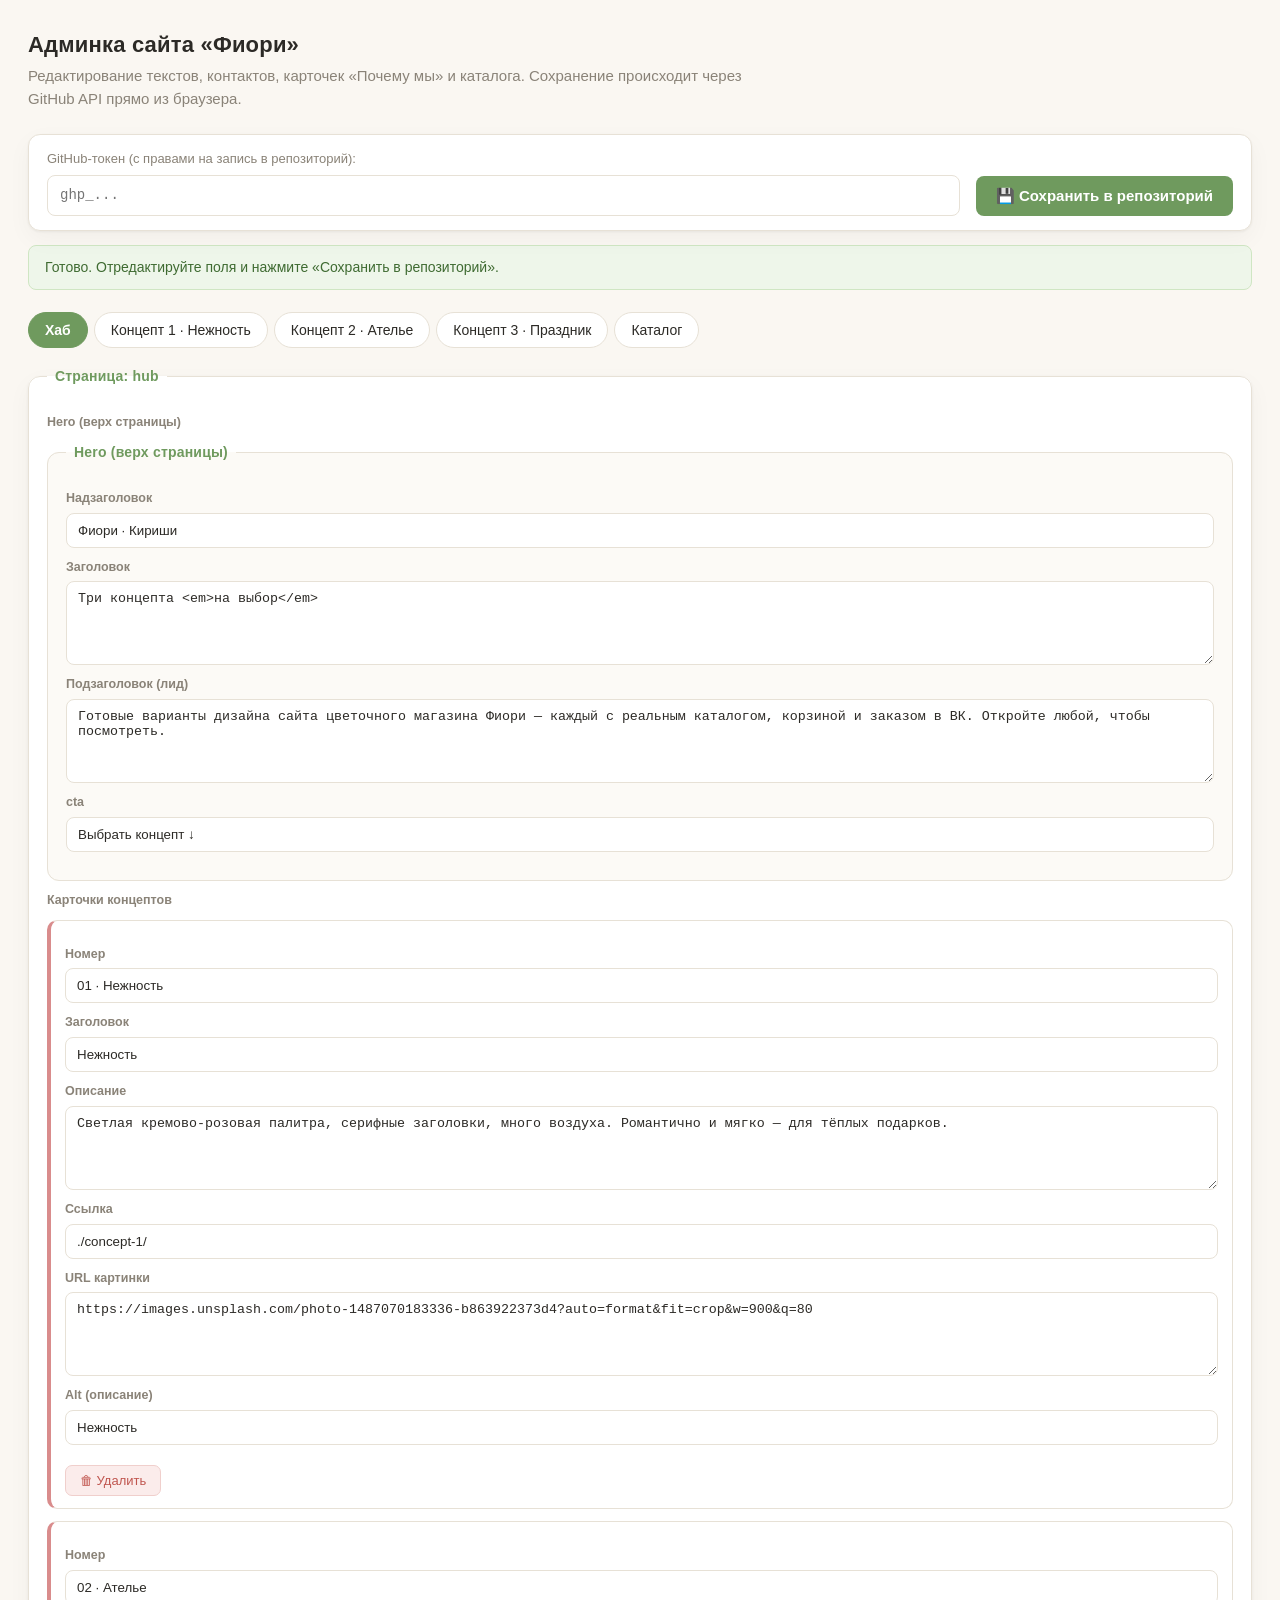
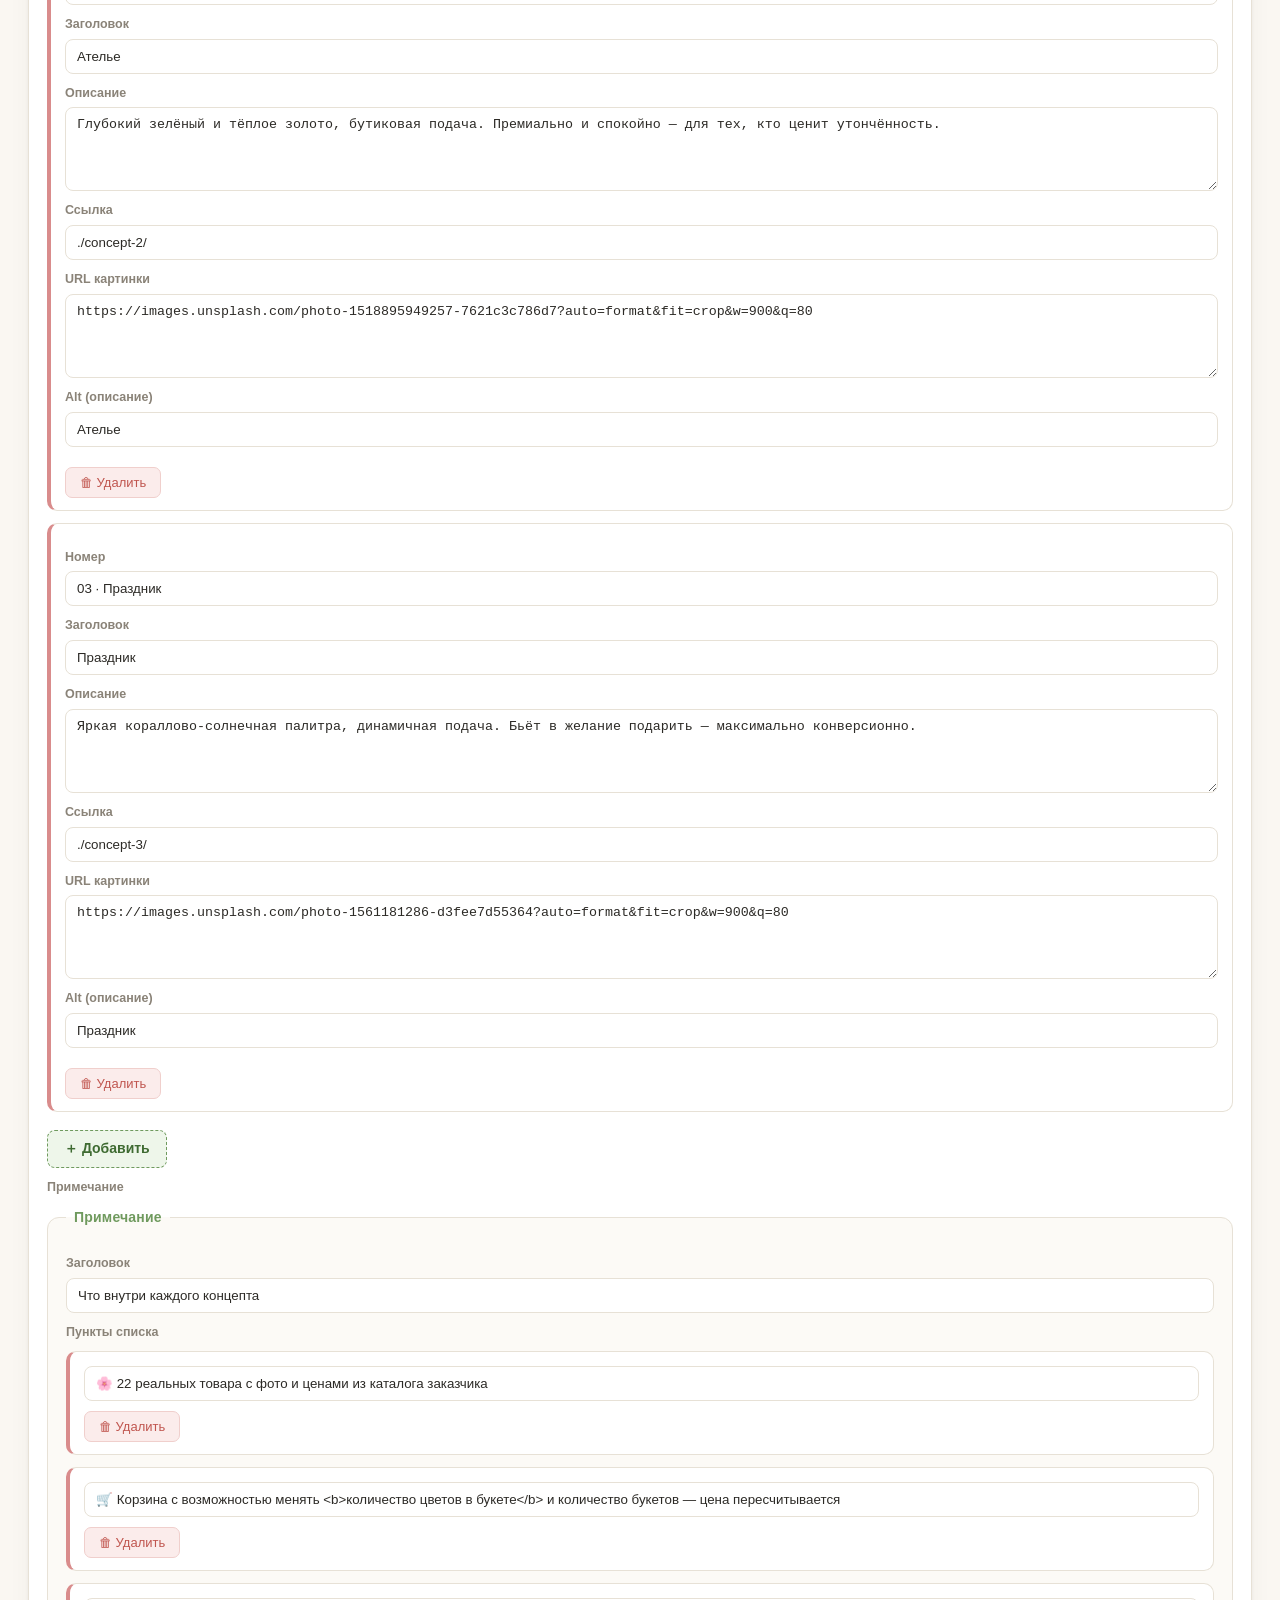
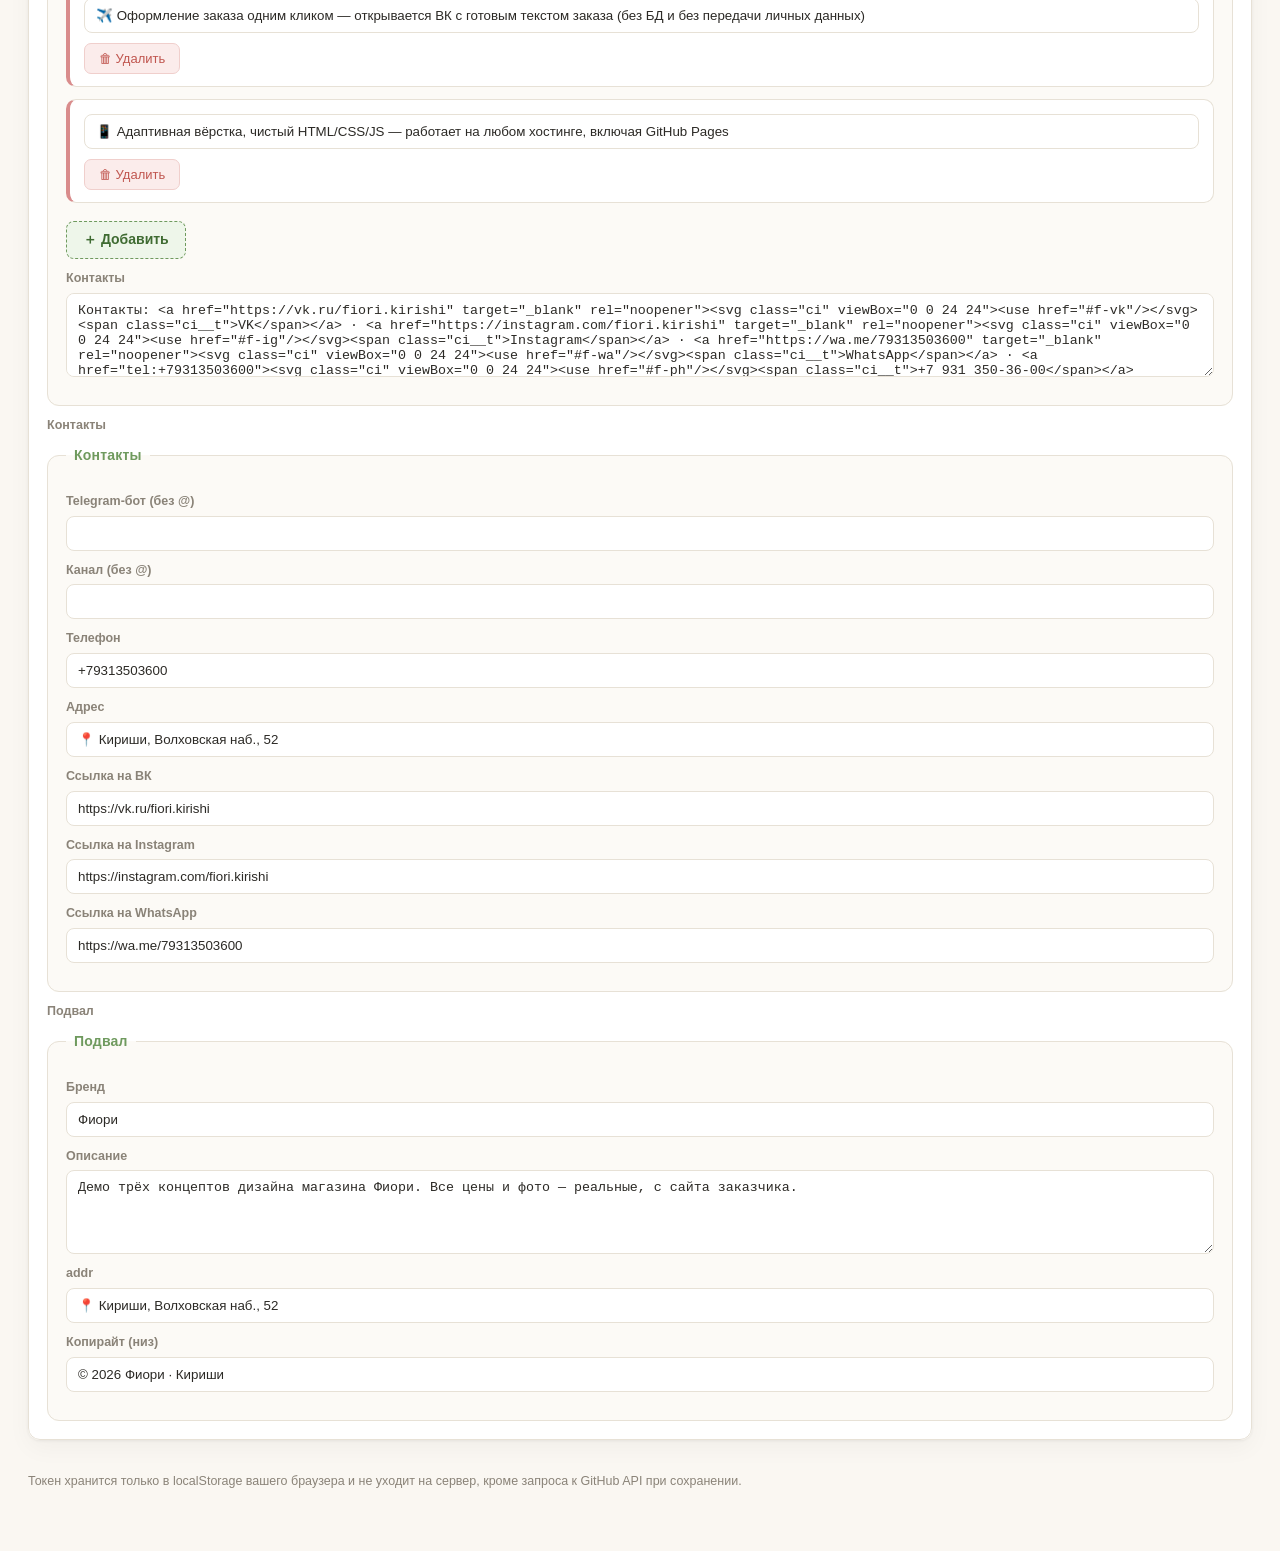
==== admin.html @ f9fbf64a "Ребренд «Фиори»: золотые иконки контактов, WhatsApp, контент-система + админка Контактные иконки (VK" ====
<!DOCTYPE html>
<html lang="ru">
<head>
  <meta charset="utf-8">
  <meta name="viewport" content="width=device-width, initial-scale=1">
  <title>Админка — Фиори</title>
  <link rel="stylesheet" href="admin.css">
</head>
<body>
  <header class="adm-top">
    <h1>Админка сайта «Фиори»</h1>
    <p class="adm-sub">Редактирование текстов, контактов, карточек «Почему мы» и каталога.
       Сохранение происходит через GitHub API прямо из браузера.</p>
  </header>

  <div class="adm-bar">
    <div class="adm-token">
      <label for="token">GitHub-токен (с правами на запись в репозиторий):</label>
      <input id="token" type="password" placeholder="ghp_..." autocomplete="off" spellcheck="false">
    </div>
    <button id="save" class="adm-save">💾 Сохранить в репозиторий</button>
  </div>

  <div id="status" class="ok"></div>

  <nav class="tabs">
    <button data-tab="hub">Хаб</button>
    <button data-tab="concept1">Концепт 1 · Нежность</button>
    <button data-tab="concept2">Концепт 2 · Ателье</button>
    <button data-tab="concept3">Концепт 3 · Праздник</button>
    <button data-tab="products">Каталог</button>
  </nav>

  <main class="adm-main">
    <section class="tab" data-tab="hub"><div id="ed-hub"></div></section>
    <section class="tab" data-tab="concept1"><div id="ed-concept1"></div></section>
    <section class="tab" data-tab="concept2"><div id="ed-concept2"></div></section>
    <section class="tab" data-tab="concept3"><div id="ed-concept3"></div></section>
    <section class="tab" data-tab="products"><div id="ed-products"></div></section>
  </main>

  <footer class="adm-foot">
    Токен хранится только в localStorage вашего браузера и не уходит на сервер, кроме запроса к GitHub API при сохранении.
  </footer>

  <script src="assets/content.js"></script>
  <script src="assets/data.js"></script>
  <script src="admin.js"></script>
</body>
</html>
---- admin.css ----
/* Админка сайта «Фиори».
   Стили для форм редактирования, вкладок и панели сохранения. */

:root {
  --bg: #faf7f2;
  --panel: #ffffff;
  --ink: #2c2a26;
  --muted: #8a8378;
  --line: #e7e1d6;
  --accent: #6f9a5e;     /* мягкий садовый зелёный */
  --accent-2: #d98c8c;   /* пыльно-розовый */
  --danger: #c0564f;
  --radius: 12px;
  --shadow: 0 1px 3px rgba(0,0,0,.06), 0 8px 24px rgba(0,0,0,.04);
}

* { box-sizing: border-box; }

body {
  margin: 0;
  background: var(--bg);
  color: var(--ink);
  font: 15px/1.5 -apple-system, "Segoe UI", Roboto, "Helvetica Neue", Arial, sans-serif;
  padding: 0 0 60px;
}

.adm-top {
  padding: 28px 28px 8px;
}
.adm-top h1 {
  margin: 0 0 4px;
  font-size: 22px;
  letter-spacing: .2px;
}
.adm-sub {
  margin: 0;
  color: var(--muted);
  max-width: 760px;
}

/* ---------- верхняя панель: токен + сохранить ---------- */
.adm-bar {
  position: sticky;
  top: 0;
  z-index: 5;
  display: flex;
  gap: 16px;
  align-items: flex-end;
  flex-wrap: wrap;
  background: var(--panel);
  border: 1px solid var(--line);
  border-radius: var(--radius);
  box-shadow: var(--shadow);
  padding: 14px 18px;
  margin: 16px 28px 0;
}
.adm-token { flex: 1 1 320px; display: flex; flex-direction: column; gap: 6px; }
.adm-token label { font-size: 13px; color: var(--muted); }
.adm-token input {
  width: 100%;
  padding: 10px 12px;
  border: 1px solid var(--line);
  border-radius: 8px;
  background: #fff;
  font: 14px/1.4 ui-monospace, "SF Mono", Menlo, Consolas, monospace;
}
.adm-save {
  padding: 11px 20px;
  border: none;
  border-radius: 8px;
  background: var(--accent);
  color: #fff;
  font-size: 15px;
  font-weight: 600;
  cursor: pointer;
  transition: filter .15s ease;
  white-space: nowrap;
}
.adm-save:hover { filter: brightness(1.05); }
.adm-save:active { filter: brightness(.95); }

/* ---------- статус ---------- */
#status {
  margin: 14px 28px 0;
  padding: 11px 16px;
  border-radius: 8px;
  font-size: 14px;
  border: 1px solid transparent;
}
#status.ok {
  background: #eef6ea;
  border-color: #cfe6c3;
  color: #3f6b32;
}
#status.err {
  background: #fbeceb;
  border-color: #f0cfcc;
  color: var(--danger);
}

/* ---------- вкладки ---------- */
.tabs {
  display: flex;
  flex-wrap: wrap;
  gap: 6px;
  margin: 22px 28px 0;
}
.tabs button {
  appearance: none;
  border: 1px solid var(--line);
  background: #fff;
  color: var(--ink);
  padding: 9px 16px;
  border-radius: 999px;
  font-size: 14px;
  cursor: pointer;
  transition: all .15s ease;
}
.tabs button:hover { border-color: var(--accent); }
.tabs button.active {
  background: var(--accent);
  border-color: var(--accent);
  color: #fff;
  font-weight: 600;
}

/* ---------- контент вкладок ---------- */
.adm-main { margin: 18px 28px 0; }
.tab { display: block; }

.tab > div { display: grid; gap: 16px; }

/* ---------- группы / поля ---------- */
fieldset.grp {
  border: 1px solid var(--line);
  border-radius: var(--radius);
  background: var(--panel);
  box-shadow: var(--shadow);
  padding: 16px 18px 18px;
  margin: 0;
}
fieldset.grp > legend {
  font-weight: 700;
  font-size: 14px;
  padding: 0 8px;
  color: var(--accent);
  letter-spacing: .2px;
}
fieldset.grp fieldset.grp {
  box-shadow: none;
  background: #fcfaf6;
}

.fld { display: flex; flex-direction: column; gap: 5px; margin: 10px 0; }
.fld > label { font-size: 12.5px; color: var(--muted); font-weight: 600; }

.inp {
  width: 100%;
  padding: 9px 11px;
  border: 1px solid var(--line);
  border-radius: 8px;
  background: #fff;
  color: var(--ink);
  font: 14px/1.45 inherit;
}
.inp:focus { outline: none; border-color: var(--accent); box-shadow: 0 0 0 3px rgba(111,154,94,.15); }
textarea.inp { min-height: 84px; resize: vertical; }
input.inp.num { max-width: 180px; }

/* ---------- массивы / карточки ---------- */
.arr { display: grid; gap: 12px; margin: 8px 0 4px; }
.card {
  border: 1px solid var(--line);
  border-left: 4px solid var(--accent-2);
  border-radius: 10px;
  background: #fff;
  padding: 14px 14px 12px;
}
.card.prod { border-left-color: var(--accent); }
.card .del {
  margin-top: 10px;
  padding: 7px 14px;
  border: 1px solid #f0cfcc;
  background: #fbeceb;
  color: var(--danger);
  border-radius: 7px;
  font-size: 13px;
  cursor: pointer;
}
.card .del:hover { background: #f7dedb; }
.add {
  margin-top: 6px;
  padding: 9px 16px;
  border: 1px dashed var(--accent);
  background: #eef6ea;
  color: #3f6b32;
  border-radius: 8px;
  font-size: 14px;
  font-weight: 600;
  cursor: pointer;
  justify-self: start;
}
.add:hover { background: #e4f0dc; }

.adm-foot {
  margin: 32px 28px 0;
  color: var(--muted);
  font-size: 12.5px;
  max-width: 760px;
}
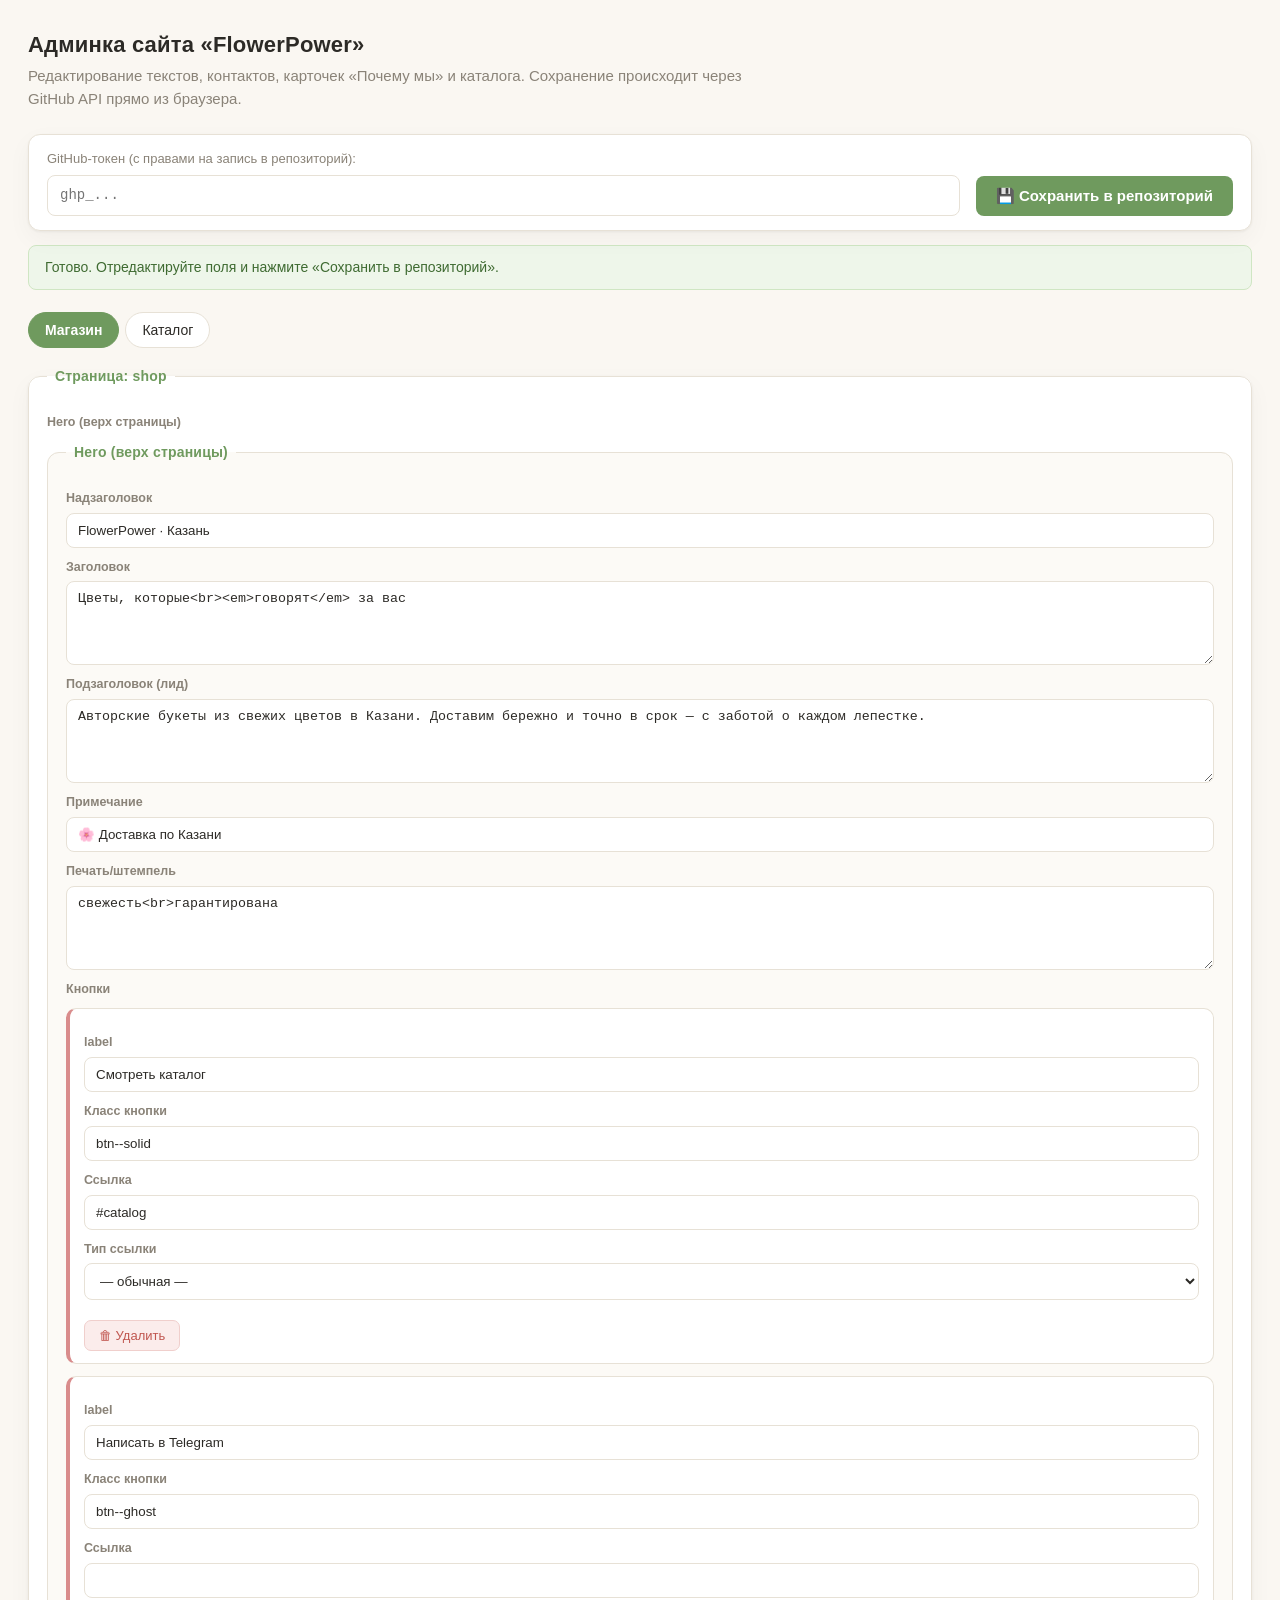
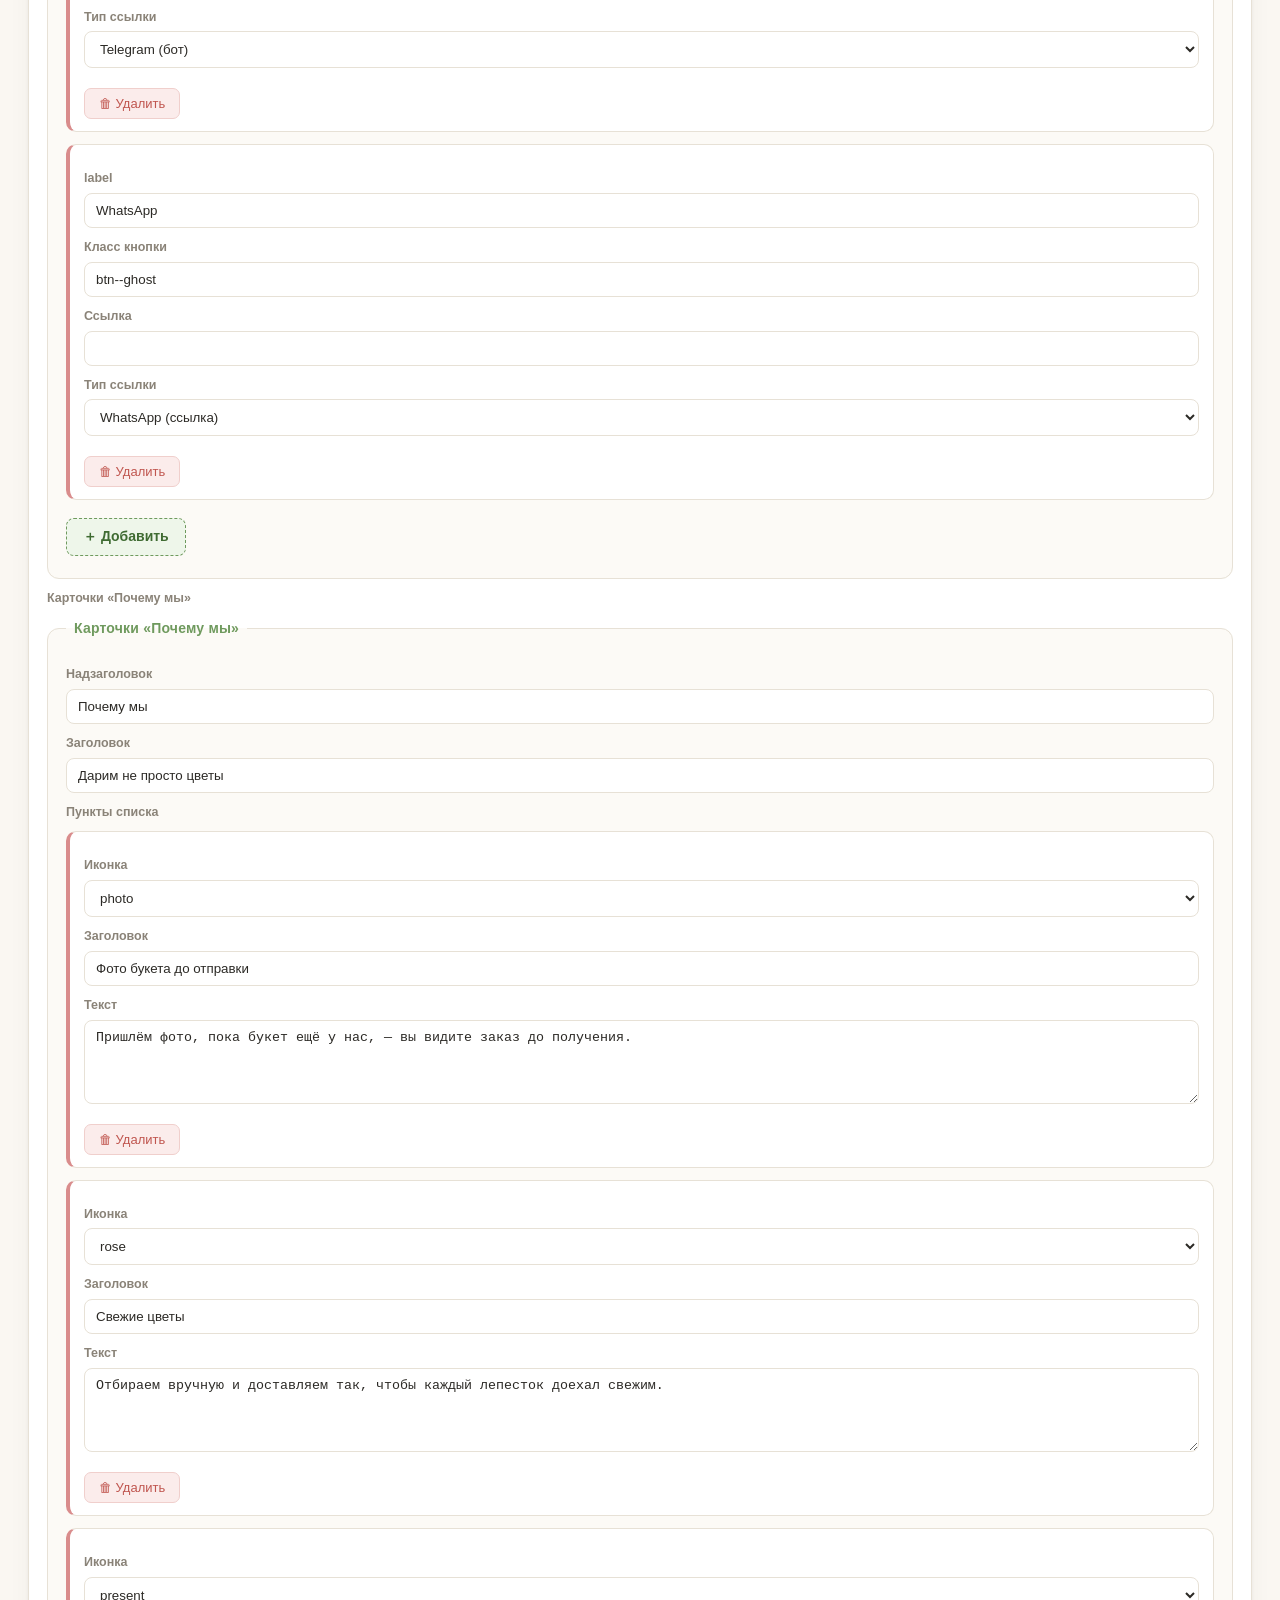
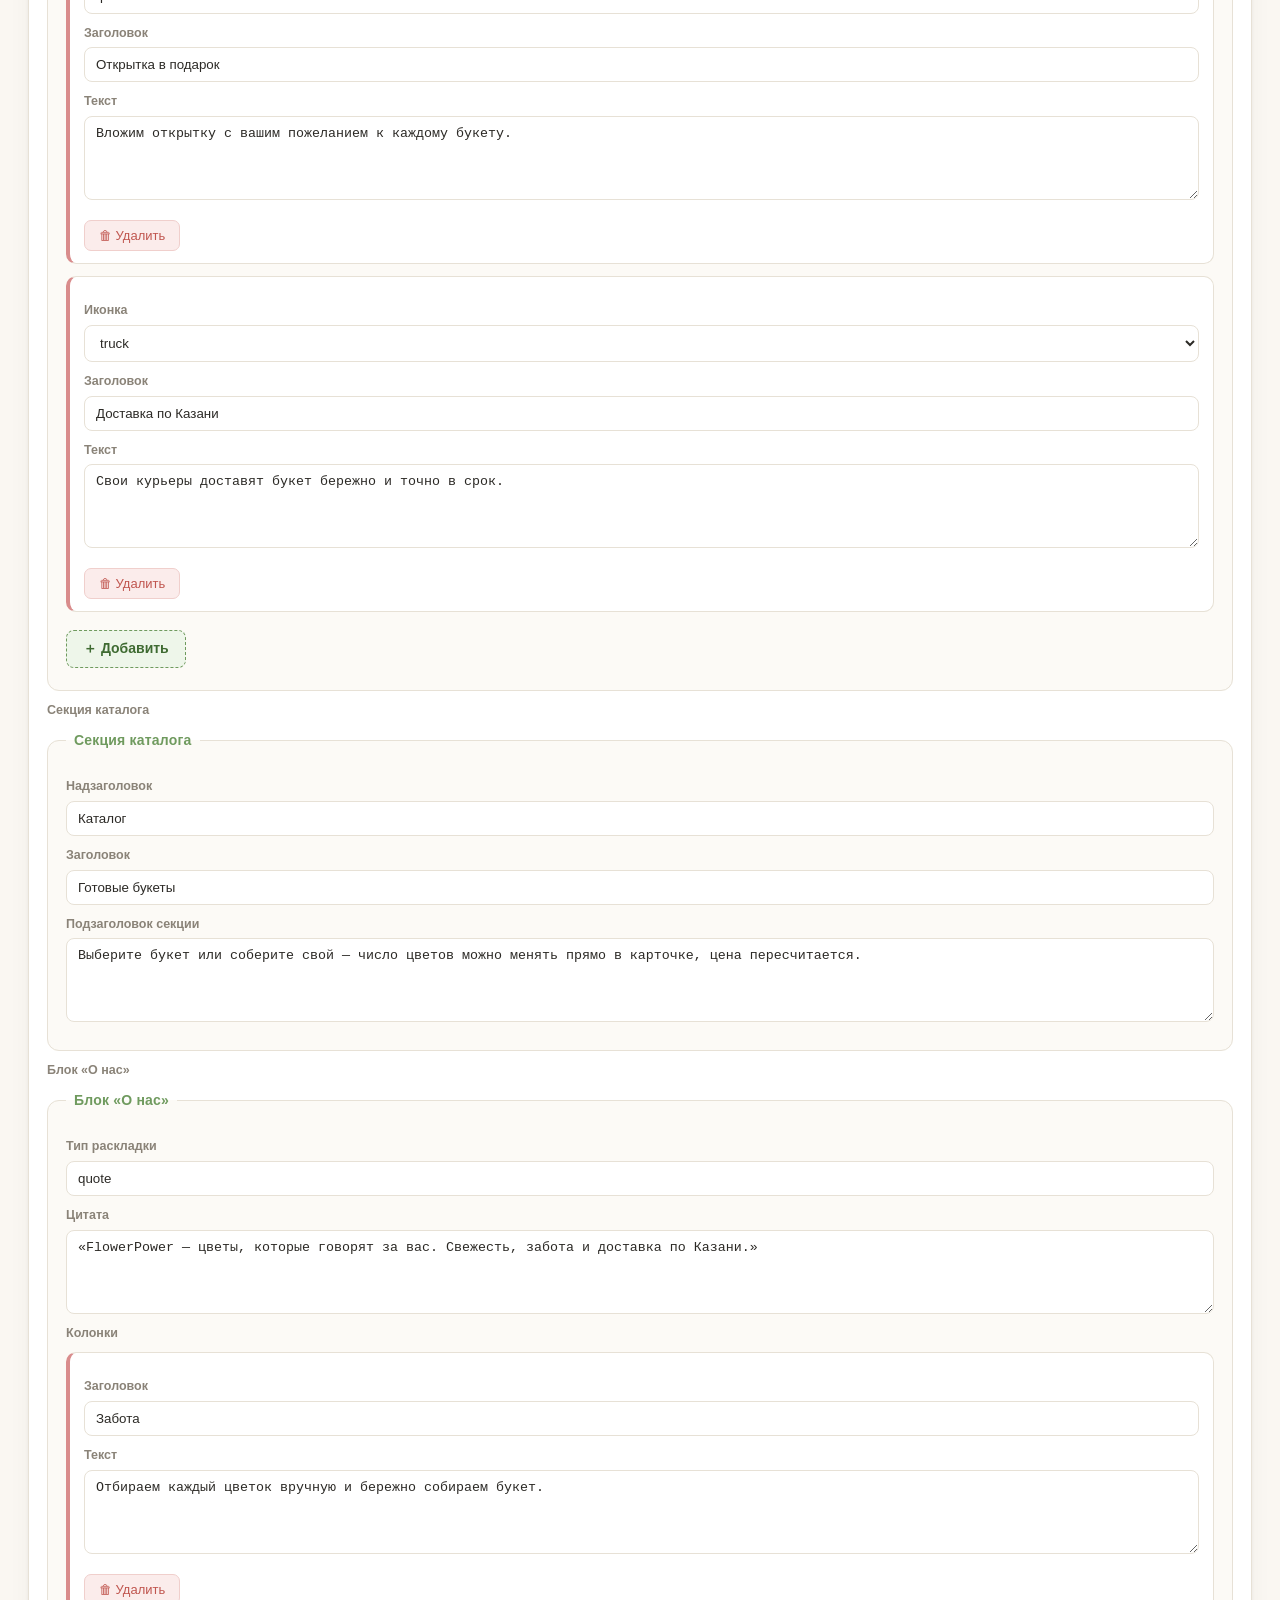
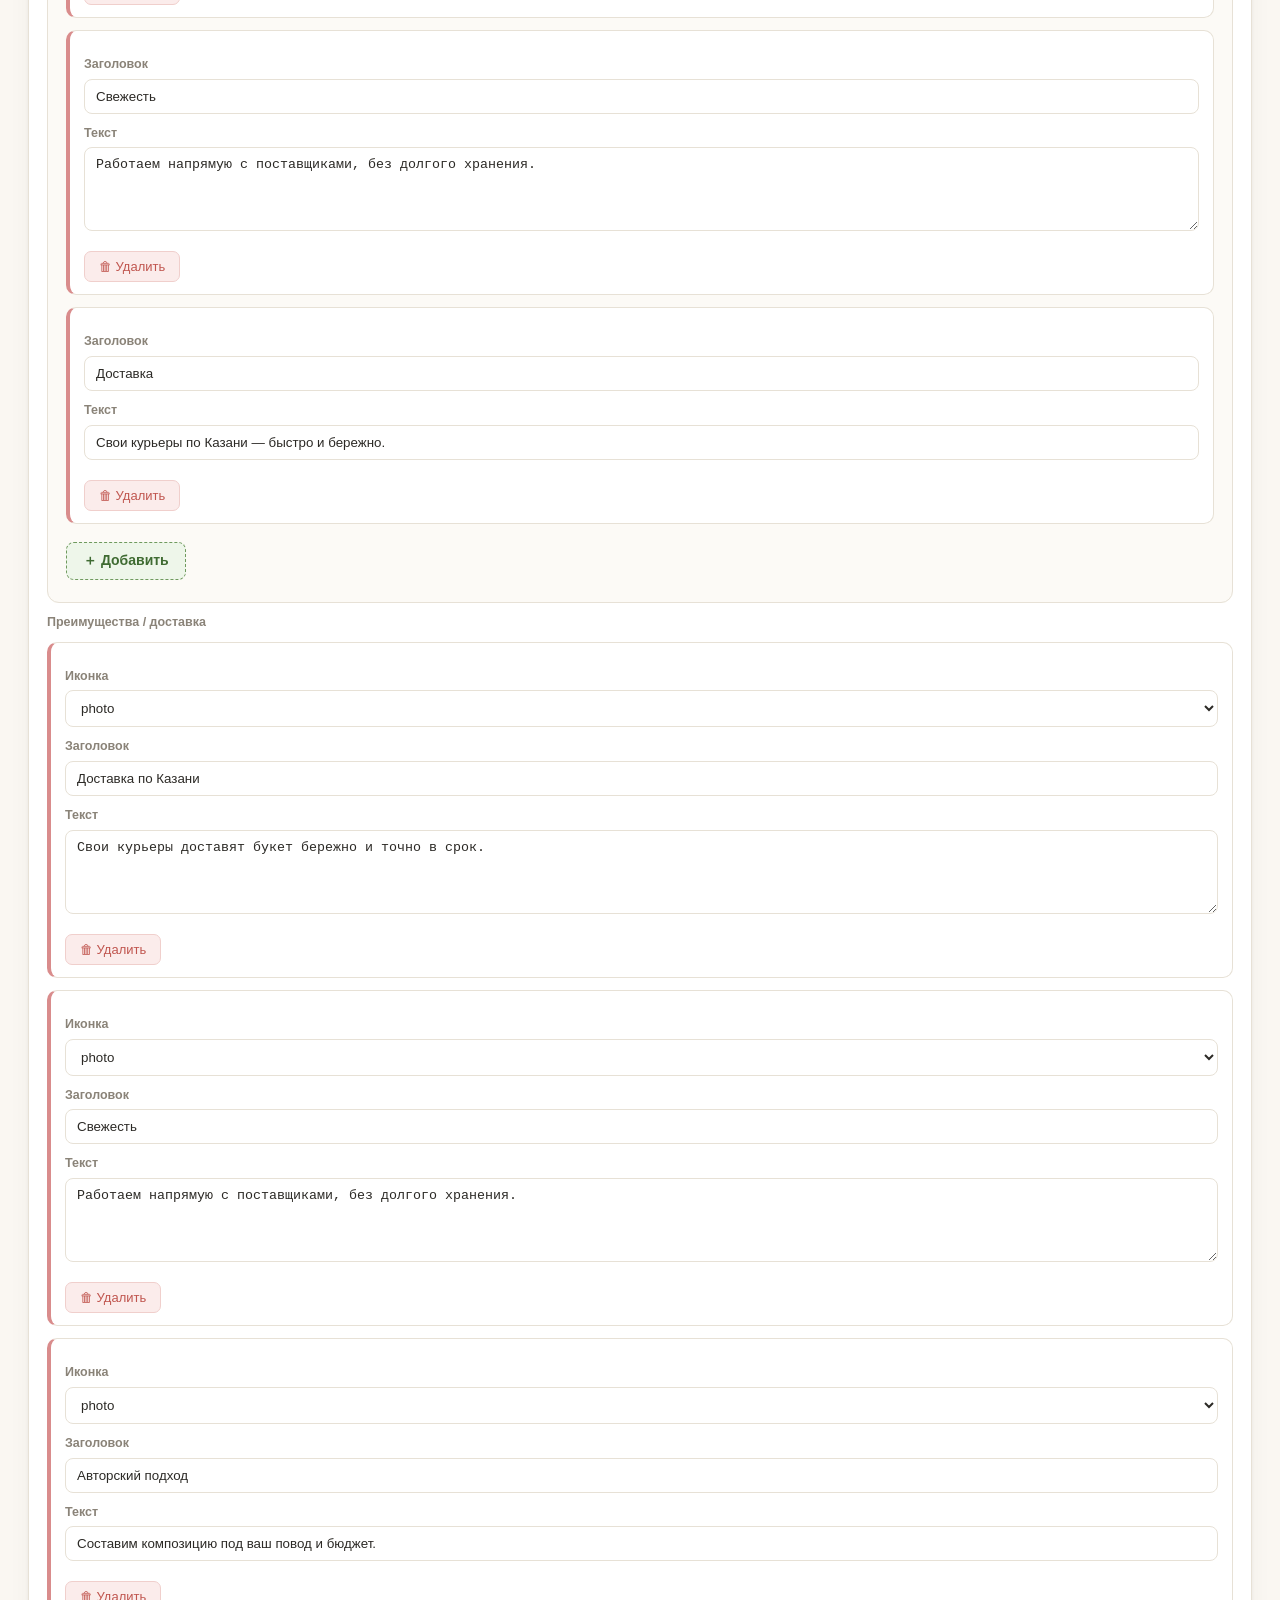
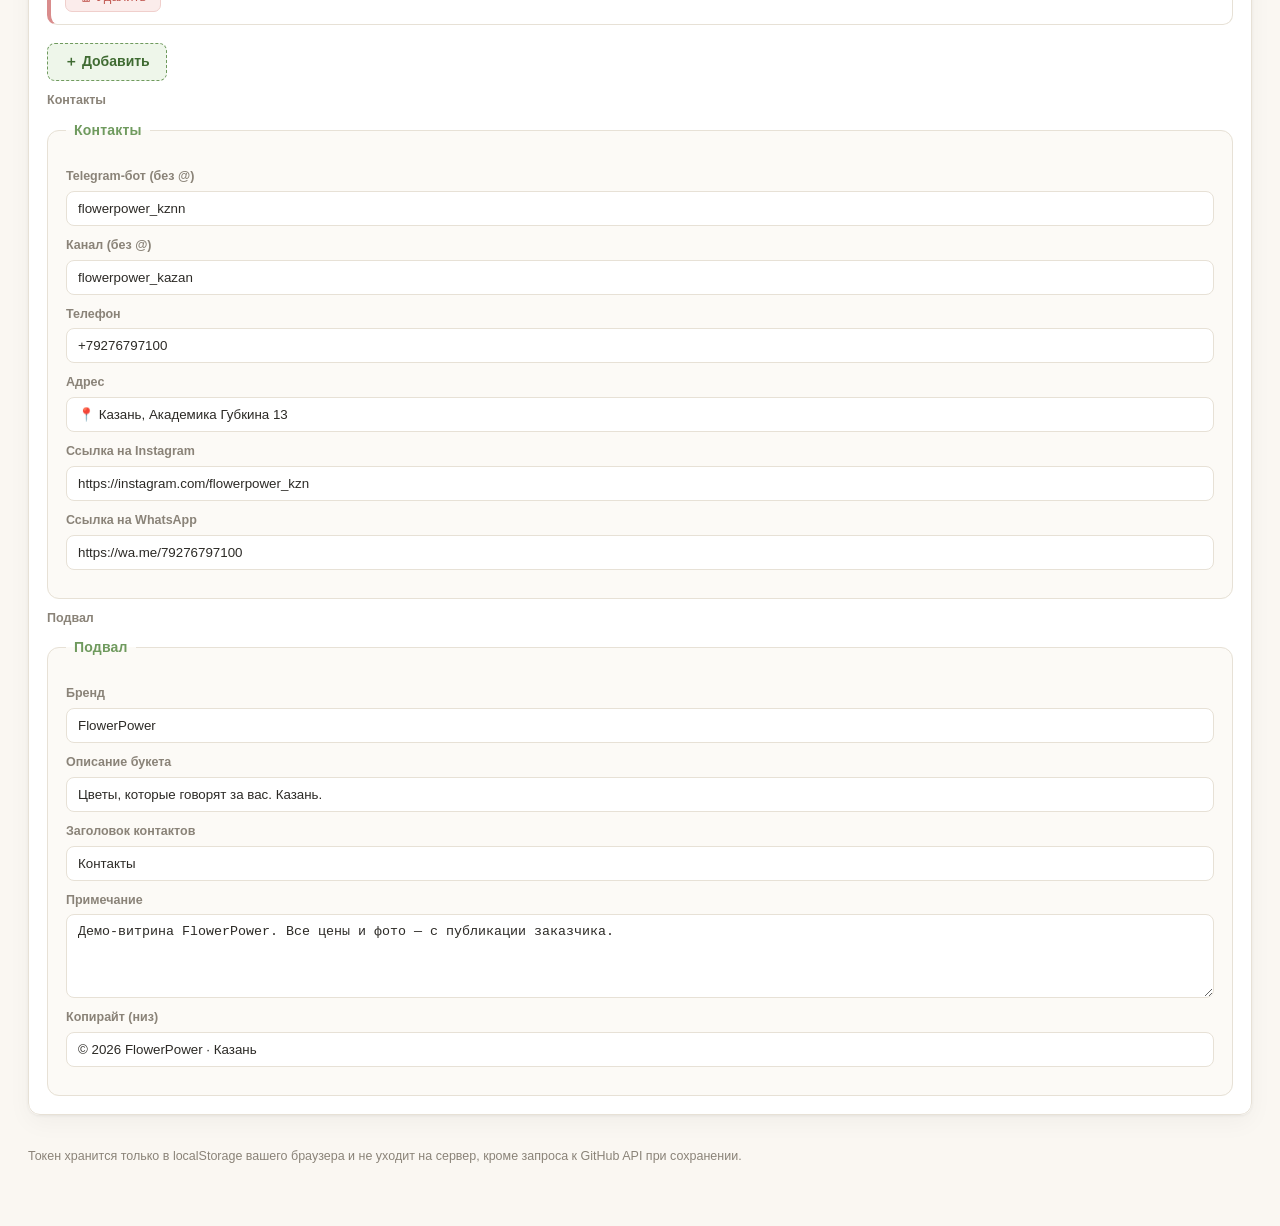
==== commit bc637f77: "FlowerPower (Казань): готовая витрина — каталог, калькулятор стеблей, корзина, заказ в Telegram/What" ====
--- a/admin.html
+++ b/admin.html
@@ -3,12 +3,12 @@
 <head>
   <meta charset="utf-8">
   <meta name="viewport" content="width=device-width, initial-scale=1">
-  <title>Админка — Фиори</title>
+  <title>Админка — FlowerPower</title>
   <link rel="stylesheet" href="admin.css">
 </head>
 <body>
   <header class="adm-top">
-    <h1>Админка сайта «Фиори»</h1>
+    <h1>Админка сайта «FlowerPower»</h1>
     <p class="adm-sub">Редактирование текстов, контактов, карточек «Почему мы» и каталога.
        Сохранение происходит через GitHub API прямо из браузера.</p>
   </header>
@@ -24,18 +24,12 @@
   <div id="status" class="ok"></div>
 
   <nav class="tabs">
-    <button data-tab="hub">Хаб</button>
-    <button data-tab="concept1">Концепт 1 · Нежность</button>
-    <button data-tab="concept2">Концепт 2 · Ателье</button>
-    <button data-tab="concept3">Концепт 3 · Праздник</button>
+    <button data-tab="shop">Магазин</button>
     <button data-tab="products">Каталог</button>
   </nav>
 
   <main class="adm-main">
-    <section class="tab" data-tab="hub"><div id="ed-hub"></div></section>
-    <section class="tab" data-tab="concept1"><div id="ed-concept1"></div></section>
-    <section class="tab" data-tab="concept2"><div id="ed-concept2"></div></section>
-    <section class="tab" data-tab="concept3"><div id="ed-concept3"></div></section>
+    <section class="tab" data-tab="shop"><div id="ed-shop"></div></section>
     <section class="tab" data-tab="products"><div id="ed-products"></div></section>
   </main>
 
--- a/admin.css
+++ b/admin.css
@@ -1,4 +1,4 @@
-/* Админка сайта «Фиори».
+/* Админка сайта «FlowerPower» (Казань).
    Стили для форм редактирования, вкладок и панели сохранения. */
 
 :root {
